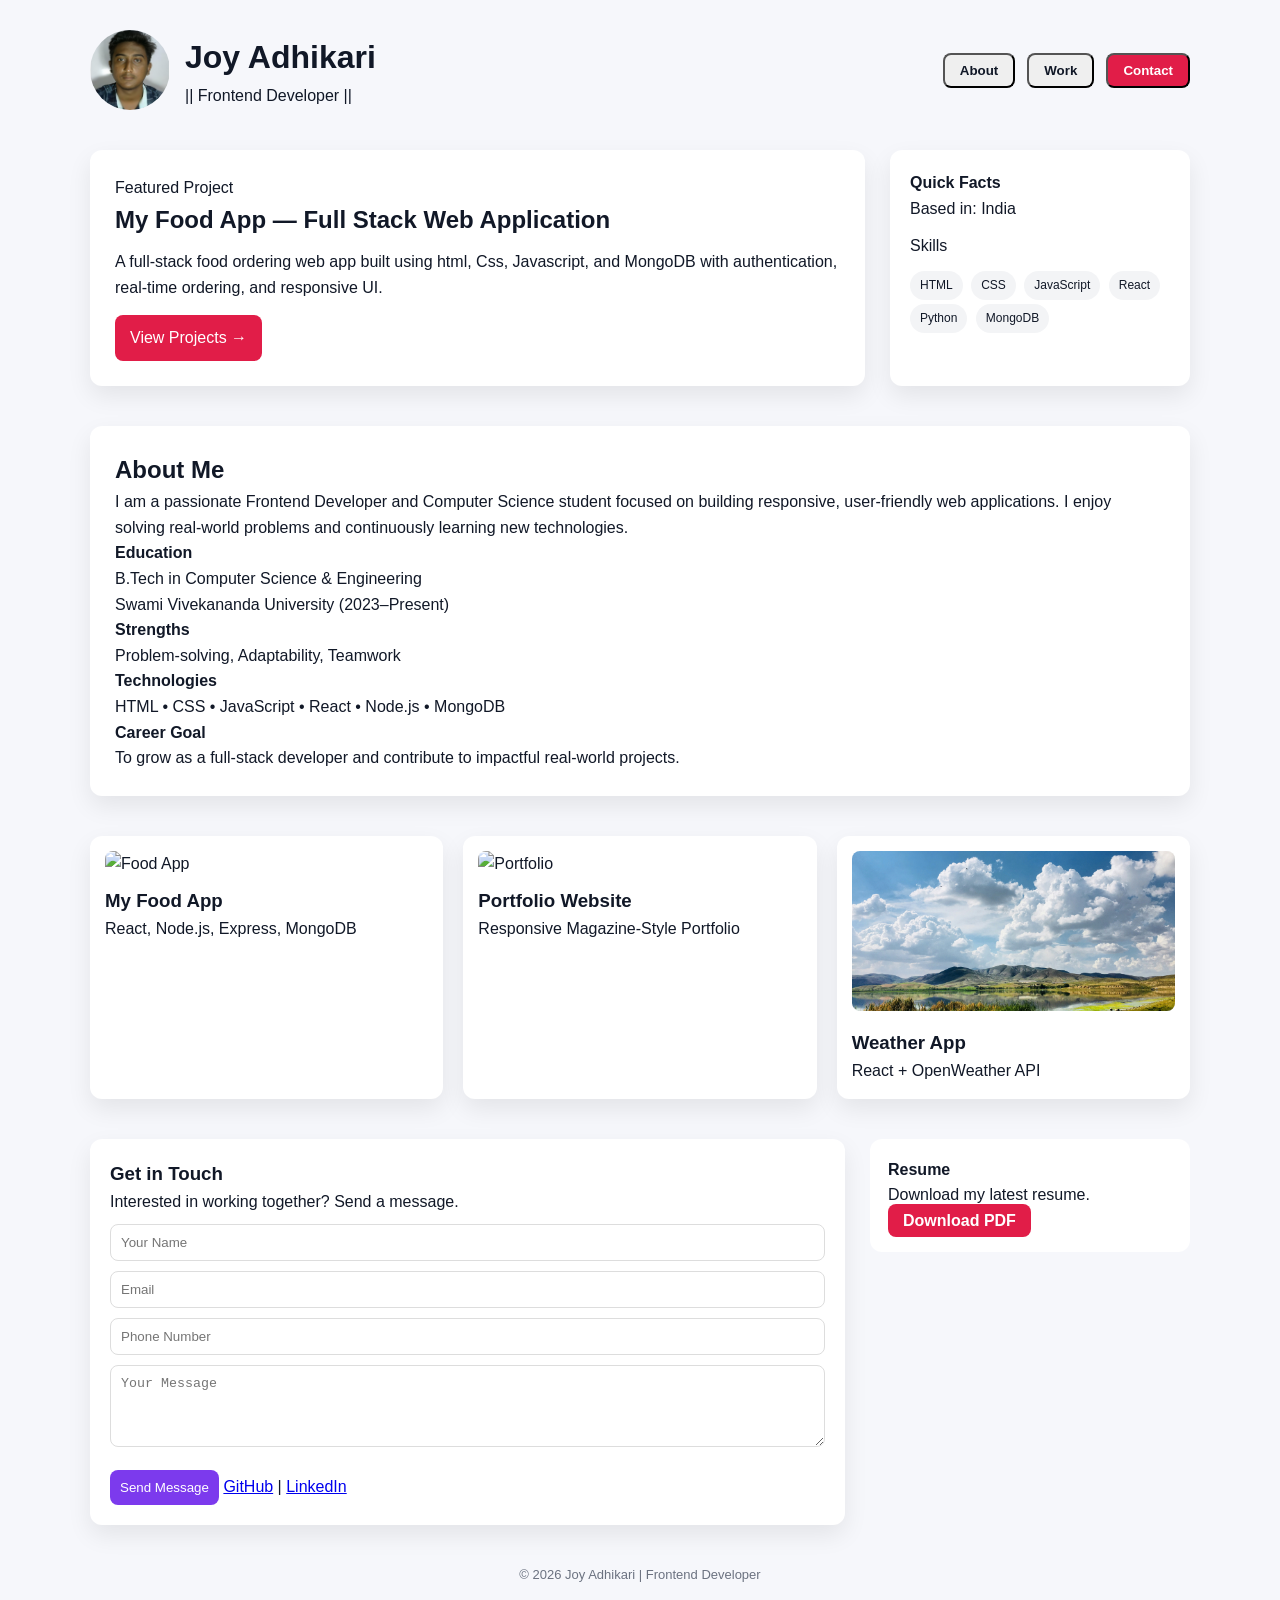
==== Portfolio/index.html @ dc94a7e3 "Portfolio" ====
<!doctype html>
<html lang="en">

<head>
  <meta charset="utf-8" />
  <meta name="viewport" content="width=device-width, initial-scale=1" />
  <title>Joy Adhikari — Frontend Developer</title>
  <meta name="description" content="Joy Adhikari Portfolio - Frontend Developer" />
  <link rel="stylesheet" href="styles.css" />
</head>

<body>
  <div class="wrap">

    <!-- ================= HEADER ================= -->
    <header>
      <div class="mast">
        <div class="avatar">
          <img src="img/my pic.jpg" alt="Joy Adhikari" class="avatar-img">
        </div>
        <div class="title">
          <h1>Joy Adhikari</h1>
          <p>|| Frontend Developer ||</p>
        </div>
      </div>

      <nav>
        <button class="nav-btn" id="aboutNow">About</button>
        <button class="nav-btn"
          onclick="document.getElementById('projects').scrollIntoView({behavior:'smooth'})">Work</button>
        <button class="nav-btn primary" id="contactNow">Contact</button>
      </nav>
    </header>

    <!-- ================= HERO ================= -->
    <section class="hero">
      <article class="hero-article reveal">
        <div class="eyebrow">Featured Project</div>
        <h2>My Food App — Full Stack Web Application</h2>
        <p class="lead">
          A full-stack food ordering web app built using html, Css, Javascript, and MongoDB with authentication,
          real-time ordering, and responsive UI.
        </p>
        <a class="read-more" href="#projects">View Projects →</a>
      </article>

      <aside class="side-card">
        <h4>Quick Facts</h4>
        <div class="small">Based in: India</div>

        <div style="margin-top:12px">
          <div class="kicker">Skills</div>
          <div style="margin-top:8px">
            <span class="tag">HTML</span>
            <span class="tag">CSS</span>
            <span class="tag">JavaScript</span>
            <span class="tag">React</span>
            <span class="tag">Python</span>
            <span class="tag">MongoDB</span>
          </div>
        </div>

        <!-- <div style="margin-top:15px">
          <a href="https://github.com/joyadhikari" target="_blank">GitHub</a> |
          <a href="https://www.linkedin.com/in/joy-adhikari-341425291/" target="_blank">LinkedIn</a>
        </div> -->
      </aside>
    </section>

    <!-- ================= ABOUT ================= -->
    <section id="about" class="about">
      <div class="about-card reveal">
        <h2>About Me</h2>
        <p class="lead">
          I am a passionate Frontend Developer and Computer Science student focused on building responsive,
          user-friendly web applications. I enjoy solving real-world problems and continuously learning new
          technologies.
        </p>

        <div class="about-grid">
          <div>
            <h4>Education</h4>
            <p class="small">
              B.Tech in Computer Science & Engineering<br>
              Swami Vivekananda University (2023–Present)
            </p>

            <h4>Strengths</h4>
            <p class="small">Problem-solving, Adaptability, Teamwork</p>
          </div>

          <div>
            <h4>Technologies</h4>
            <p class="small">HTML • CSS • JavaScript • React • Node.js • MongoDB</p>

            <h4>Career Goal</h4>
            <p class="small">To grow as a full-stack developer and contribute to impactful real-world projects.</p>
          </div>
        </div>
      </div>
    </section>

    <!-- ================= PROJECTS ================= -->
    <section id="projects" class="projects">

      <div class="project-card reveal">
        <img src="https://images.unsplash.com/photo-1490645935967-10de6ba17061?q=80&w=800&auto=format&fit=crop"
          alt="Food App">
        <h3>My Food App</h3>
        <div class="meta">React, Node.js, Express, MongoDB</div>
      </div>

      <div class="project-card reveal">
        <img src="https://images.unsplash.com/photo-1508921912186-1d1a45ebb3c1?q=80&w=800&auto=format&fit=crop"
          alt="Portfolio">
        <h3>Portfolio Website</h3>
        <div class="meta">Responsive Magazine-Style Portfolio</div>
      </div>

      <div class="project-card reveal">
        <img src="./img/weather.jpg" alt="Weather App">
        <h3>Weather App</h3>
        <div class="meta">React + OpenWeather API</div>
      </div>

    </section>

    <!-- ================= CONTACT ================= -->
    <section class="contact" id="contact">
      <div class="card">
        <h3>Get in Touch</h3>
        <div class="small">Interested in working together? Send a message.</div>

        <input id="name" placeholder="Your Name">
        <input id="email" placeholder="Email">
        <input id="Number" placeholder="Phone Number">
        <textarea id="msg" rows="4" placeholder="Your Message"></textarea>

        <button class="send" id="sendBtn">Send Message</button>
        <a href="https://github.com/joyadhikari" target="_blank">GitHub</a> |
          <a href="https://www.linkedin.com/in/joy-adhikari-341425291/" target="_blank">LinkedIn</a>
      </div>

      <div style="width:320px;align-self:flex-start">
        <div style="background:#fff;padding:18px;border-radius:12px;box-shadow:var(--card-shadow)">
          <h4>Resume</h4>
          <p class="small">Download my latest resume.</p>
          <a class="nav-btn primary" href="my_resume.pdf" download>Download PDF</a>
        </div>
      </div>
    </section>

    <!-- ================= FOOTER ================= -->
    <footer style="margin-top:40px;text-align:center;color:var(--muted);font-size:13px">
      © 2026 Joy Adhikari | Frontend Developer
    </footer>

  </div>

  <script src="javascript.js"></script>
</body>


<!-- <!doctype html>
<html lang="en">

<head>
  <meta charset="utf-8" />
  <meta name="viewport" content="width=device-width,initial-scale=1" />
  <title> Joy Adhikari — Portfolio </title>
  <meta name="description" content="Magazine-style single-file portfolio — HTML, CSS, JS" />
  <link rel="stylesheet" href="styles.css" />
</head>

<body>
  <div class="wrap">
    <header>
      <div class="mast">
        <div class="avatar">
          <img src="./img.jpg" alt="" style="width: 90px; height: 90px;">
        </div>
        <div class="title">
          <h1>Joy Adhikari</h1>
          <p>Frontend Developer — Portfolio & case studies</p>
        </div>
      </div>
      <nav>
        <button class="nav-btn" id="aboutNow">About</button>
        <button class="nav-btn">Work</button>
        <button class="nav-btn">Blog</button>
        <button class="nav-btn primary" id="contactNow">Contact</button>
      </nav>
    </header>

    <section class="hero">
      <article class="hero-article" id="hero">
        <div class="eyebrow">Featured project</div>
        <h2>food app — a bite-sized web app for discovering and saving recipes</h2>
        <p class="lead">A clean, magazine-inspired UI with searchable categories, step-by-step instructions, and an
          emphasis on photography and clarity.</p>
        <div style="display:flex;gap:10px;align-items:center">
          <a class="read-more" href="#projects">View case study →</a>
          <div class="small">Role: Frontend • HTML/CSS/JS — Time: 4 weeks</div>
        </div>
      </article>

      <aside class="side-card">
        <h4>Quick facts</h4>
        <div class="small">Based in: India</div>
         <div class="small">Available for: freelance & remote</div> --
        <div style="margin-top:12px">
          <div class="kicker">Skills</div>
          <div style="margin-top:8px">
            <span class="tag">HTML</span>
            <span class="tag">CSS</span>
            <span class="tag">JavaScript</span>
             <span class="tag">Accessibility</span> --
            <span class="tag">python</span>
            <span class="tag">React</span>
             <span class="tag">C++</span> --
          </div>
        </div>
      </aside>
    </section>

    <section id="about" class="about" aria-label="About">
      <div class="about-card reveal" tabindex="0">
        <h2>About me</h2>
        <p class="lead">I'm Joy — a frontend developer focused on building accessible, performant, and delightful user
          experiences. I enjoy crafting simple, readable interfaces and writing pragmatic JavaScript.</p>

        <div class="about-grid">
          <div>
            <h4>Background</h4>
            <p class="small">I started as a designer before moving into code; I love the intersection of design and
              engineering.</p>
            <h4>Experience</h4>
            <p class="small">I have worked on product teams and freelance projects, building responsive web apps and
              component libraries.</p>
          </div>
          <div>
            <h4>Interests</h4>
            <p class="small">Design systems, performance, accessibility, and content-focused layouts.</p>
            <h4>Tools</h4>
            <p class="small">HTML • CSS • JavaScript • • React (optional)</p>
          </div>
        </div>
      </div>
    </section>

    <section id="projects" class="projects" aria-label="Projects">
  ROW 1 
  <div class="project-row">
    <div class="project-card reveal">
      <h2>Project</h2>
      <img
        src="https://images.unsplash.com/photo-1490645935967-10de6ba17061?q=80&w=800&auto=format&fit=crop"
        alt="Food App">
      <h3>Food App</h3>
      <div class="meta">Search, filter, and favorite recipes</div>
    </div>

    <div class="project-card reveal">
      <img
        src="https://images.unsplash.com/photo-1508921912186-1d1a45ebb3c1?q=80&w=800&auto=format&fit=crop"
        alt="Portfolio">
      <h3>Portfolio Website</h3>
      <div class="meta">Magazine-style responsive portfolio</div>
    </div>
  </div>

   ROW 2 
  <div class="project-row">
    <div class="project-card reveal">
      <img
        src="https://images.unsplash.com/photo-1542736667-069246bdbc6d?q=80&w=800&auto=format&fit=crop"
        alt="UI Kit">
      <h3>UI Component Kit</h3>
      <div class="meta">Reusable accessible UI components</div>
    </div>
   <div class="project-card reveal">
      <img
        src="https://images.unsplash.com/photo-1559027615-cdcb8aaf6d38?q=80&w=800&auto=format&fit=crop"
        alt="Dashboard">
      <h3>Admin Dashboard</h3>
      <div class="meta">Analytics dashboard with charts</div>
    </div> 
  </div>

</section>


    <section class="contact" id="contact">
      <div class="card">
        <h3>Get in touch</h3>
        <div class="small">Interested in working together? Send a quick message.</div>
        <input id="name" placeholder="Your name">
        <input id="email" placeholder="Email">
        <input id="Number" placeholder="Phone Number">
        <textarea id="msg" rows="4" placeholder="Tell me about the project"></textarea>
        <button class="send" id="sendBtn">Send message</button>
      </div>

      <div style="width:320px;align-self:flex-start">
        <div
          style="background:linear-gradient(180deg,#fff,#fff);padding:18px;border-radius:12px;box-shadow:var(--card-shadow)">
          <h4 style="margin:0 0 8px 0">Resume</h4>
          <p class="small">Download a PDF or view a quick CV. Replace link with your own resume file.</p>
          <div style="margin-top:12px">
        
            <a class="nav-btn primary" href="my_resume.pdf" id="downloadResume" download
              style="margin-left:8px">Download PDF</a>
          </div>
        </div>
      </div>
    </section>

    <footer style="margin-top:40px;text-align:center;color:var(--muted);font-size:13px">© Joy Adhikari </footer>
  </div>

  <script src="javascript.js"></script>
</body>

</html> -->

</html>
---- Portfolio/styles.css ----
/* ================= ROOT ================= */

:root {
  --bg: #f6f7fb;
  --white: #ffffff;
  --text: #111827;
  --muted: #6b7280;
  --primary: #e11d48;
  --secondary: #7c3aed;
  --shadow: 0 10px 25px rgba(0,0,0,0.08);
}

* {
  margin: 0;
  padding: 0;
  box-sizing: border-box;
}

html {
  scroll-behavior: smooth;
}

body {
  font-family: Arial, sans-serif;
  background: var(--bg);
  color: var(--text);
  line-height: 1.6;
  padding: 30px;
}

/* ================= WRAPPER ================= */

.wrap {
  max-width: 1100px;
  margin: auto;
}

/* ================= HEADER ================= */

header {
  display: flex;
  justify-content: space-between;
  align-items: center;
  margin-bottom: 40px;
}

.mast {
  display: flex;
  align-items: center;
  gap: 15px;
}

.avatar {
  width: 80px;
  height: 80px;
  border-radius: 50%;
  overflow: hidden;
}

.avatar img {
  width: 100%;
  height: 100%;
  object-fit: cover;
}

/* ================= NAV ================= */

nav {
  display: flex;
  gap: 12px;
}

.nav-btn {
  text-decoration: none;
  padding: 8px 15px;
  border-radius: 8px;
  font-weight: 600;
  color: var(--text);
  transition: 0.3s ease;
}

.nav-btn:hover {
  background: #e5e7eb;
}

.nav-btn.primary {
  background: var(--primary);
  color: white;
}

.nav-btn.primary:hover {
  background: #be123c;
}

/* ================= HERO ================= */

.hero {
  display: grid;
  grid-template-columns: 1fr 300px;
  gap: 25px;
  margin-bottom: 40px;
}

.hero-article {
  background: var(--white);
  padding: 25px;
  border-radius: 12px;
  box-shadow: var(--shadow);
}

.hero-article h2 {
  margin-bottom: 10px;
}

.read-more {
  display: inline-block;
  margin-top: 15px;
  padding: 10px 15px;
  background: var(--primary);
  color: white;
  text-decoration: none;
  border-radius: 8px;
}

.read-more:hover {
  background: #be123c;
}

/* ================= SIDE CARD ================= */

.side-card {
  background: var(--white);
  padding: 20px;
  border-radius: 12px;
  box-shadow: var(--shadow);
}

.tag {
  display: inline-block;
  padding: 5px 10px;
  background: #f3f4f6;
  border-radius: 20px;
  font-size: 12px;
  margin: 4px 4px 0 0;
}

/* ================= ABOUT ================= */

.about {
  margin-bottom: 40px;
}

.about-card {
  background: var(--white);
  padding: 25px;
  border-radius: 12px;
  box-shadow: var(--shadow);
}

/* ================= PROJECTS ================= */

.projects {
  display: grid;
  grid-template-columns: repeat(3, 1fr);
  gap: 20px;
  margin-bottom: 40px;
}

.project-card {
  background: var(--white);
  padding: 15px;
  border-radius: 12px;
  box-shadow: var(--shadow);
  transition: 0.3s ease;
}

.project-card:hover {
  transform: translateY(-6px);
}

.project-card img {
  width: 100%;
  height: 160px;
  object-fit: cover;
  border-radius: 8px;
  margin-bottom: 10px;
}

/* ================= CONTACT ================= */

.contact {
  display: flex;
  gap: 25px;
  margin-bottom: 40px;
}

.contact .card {
  flex: 1;
  background: var(--white);
  padding: 20px;
  border-radius: 12px;
  box-shadow: var(--shadow);
}

.contact input,
.contact textarea {
  width: 100%;
  padding: 10px;
  margin-top: 10px;
  border-radius: 8px;
  border: 1px solid #ddd;
}

.contact button {
  margin-top: 15px;
  padding: 10px;
  border: none;
  border-radius: 8px;
  background: var(--secondary);
  color: white;
  cursor: pointer;
}

.contact button:hover {
  background: #6d28d9;
}

/* ================= FOOTER ================= */

footer {
  text-align: center;
  font-size: 13px;
  color: var(--muted);
}

/* ================= RESPONSIVE ================= */

@media (max-width: 1000px) {
  .hero {
    grid-template-columns: 1fr;
  }

  .projects {
    grid-template-columns: repeat(2, 1fr);
  }

  .contact {
    flex-direction: column;
  }
}

@media (max-width: 600px) {
  .projects {
    grid-template-columns: 1fr;
  }

  header {
    flex-direction: column;
    gap: 15px;
  }
}
---- Portfolio/styles.css ----
/* ================= ROOT ================= */

:root {
  --bg: #f6f7fb;
  --white: #ffffff;
  --text: #111827;
  --muted: #6b7280;
  --primary: #e11d48;
  --secondary: #7c3aed;
  --shadow: 0 10px 25px rgba(0,0,0,0.08);
}

* {
  margin: 0;
  padding: 0;
  box-sizing: border-box;
}

html {
  scroll-behavior: smooth;
}

body {
  font-family: Arial, sans-serif;
  background: var(--bg);
  color: var(--text);
  line-height: 1.6;
  padding: 30px;
}

/* ================= WRAPPER ================= */

.wrap {
  max-width: 1100px;
  margin: auto;
}

/* ================= HEADER ================= */

header {
  display: flex;
  justify-content: space-between;
  align-items: center;
  margin-bottom: 40px;
}

.mast {
  display: flex;
  align-items: center;
  gap: 15px;
}

.avatar {
  width: 80px;
  height: 80px;
  border-radius: 50%;
  overflow: hidden;
}

.avatar img {
  width: 100%;
  height: 100%;
  object-fit: cover;
}

/* ================= NAV ================= */

nav {
  display: flex;
  gap: 12px;
}

.nav-btn {
  text-decoration: none;
  padding: 8px 15px;
  border-radius: 8px;
  font-weight: 600;
  color: var(--text);
  transition: 0.3s ease;
}

.nav-btn:hover {
  background: #e5e7eb;
}

.nav-btn.primary {
  background: var(--primary);
  color: white;
}

.nav-btn.primary:hover {
  background: #be123c;
}

/* ================= HERO ================= */

.hero {
  display: grid;
  grid-template-columns: 1fr 300px;
  gap: 25px;
  margin-bottom: 40px;
}

.hero-article {
  background: var(--white);
  padding: 25px;
  border-radius: 12px;
  box-shadow: var(--shadow);
}

.hero-article h2 {
  margin-bottom: 10px;
}

.read-more {
  display: inline-block;
  margin-top: 15px;
  padding: 10px 15px;
  background: var(--primary);
  color: white;
  text-decoration: none;
  border-radius: 8px;
}

.read-more:hover {
  background: #be123c;
}

/* ================= SIDE CARD ================= */

.side-card {
  background: var(--white);
  padding: 20px;
  border-radius: 12px;
  box-shadow: var(--shadow);
}

.tag {
  display: inline-block;
  padding: 5px 10px;
  background: #f3f4f6;
  border-radius: 20px;
  font-size: 12px;
  margin: 4px 4px 0 0;
}

/* ================= ABOUT ================= */

.about {
  margin-bottom: 40px;
}

.about-card {
  background: var(--white);
  padding: 25px;
  border-radius: 12px;
  box-shadow: var(--shadow);
}

/* ================= PROJECTS ================= */

.projects {
  display: grid;
  grid-template-columns: repeat(3, 1fr);
  gap: 20px;
  margin-bottom: 40px;
}

.project-card {
  background: var(--white);
  padding: 15px;
  border-radius: 12px;
  box-shadow: var(--shadow);
  transition: 0.3s ease;
}

.project-card:hover {
  transform: translateY(-6px);
}

.project-card img {
  width: 100%;
  height: 160px;
  object-fit: cover;
  border-radius: 8px;
  margin-bottom: 10px;
}

/* ================= CONTACT ================= */

.contact {
  display: flex;
  gap: 25px;
  margin-bottom: 40px;
}

.contact .card {
  flex: 1;
  background: var(--white);
  padding: 20px;
  border-radius: 12px;
  box-shadow: var(--shadow);
}

.contact input,
.contact textarea {
  width: 100%;
  padding: 10px;
  margin-top: 10px;
  border-radius: 8px;
  border: 1px solid #ddd;
}

.contact button {
  margin-top: 15px;
  padding: 10px;
  border: none;
  border-radius: 8px;
  background: var(--secondary);
  color: white;
  cursor: pointer;
}

.contact button:hover {
  background: #6d28d9;
}

/* ================= FOOTER ================= */

footer {
  text-align: center;
  font-size: 13px;
  color: var(--muted);
}

/* ================= RESPONSIVE ================= */

@media (max-width: 1000px) {
  .hero {
    grid-template-columns: 1fr;
  }

  .projects {
    grid-template-columns: repeat(2, 1fr);
  }

  .contact {
    flex-direction: column;
  }
}

@media (max-width: 600px) {
  .projects {
    grid-template-columns: 1fr;
  }

  header {
    flex-direction: column;
    gap: 15px;
  }
}
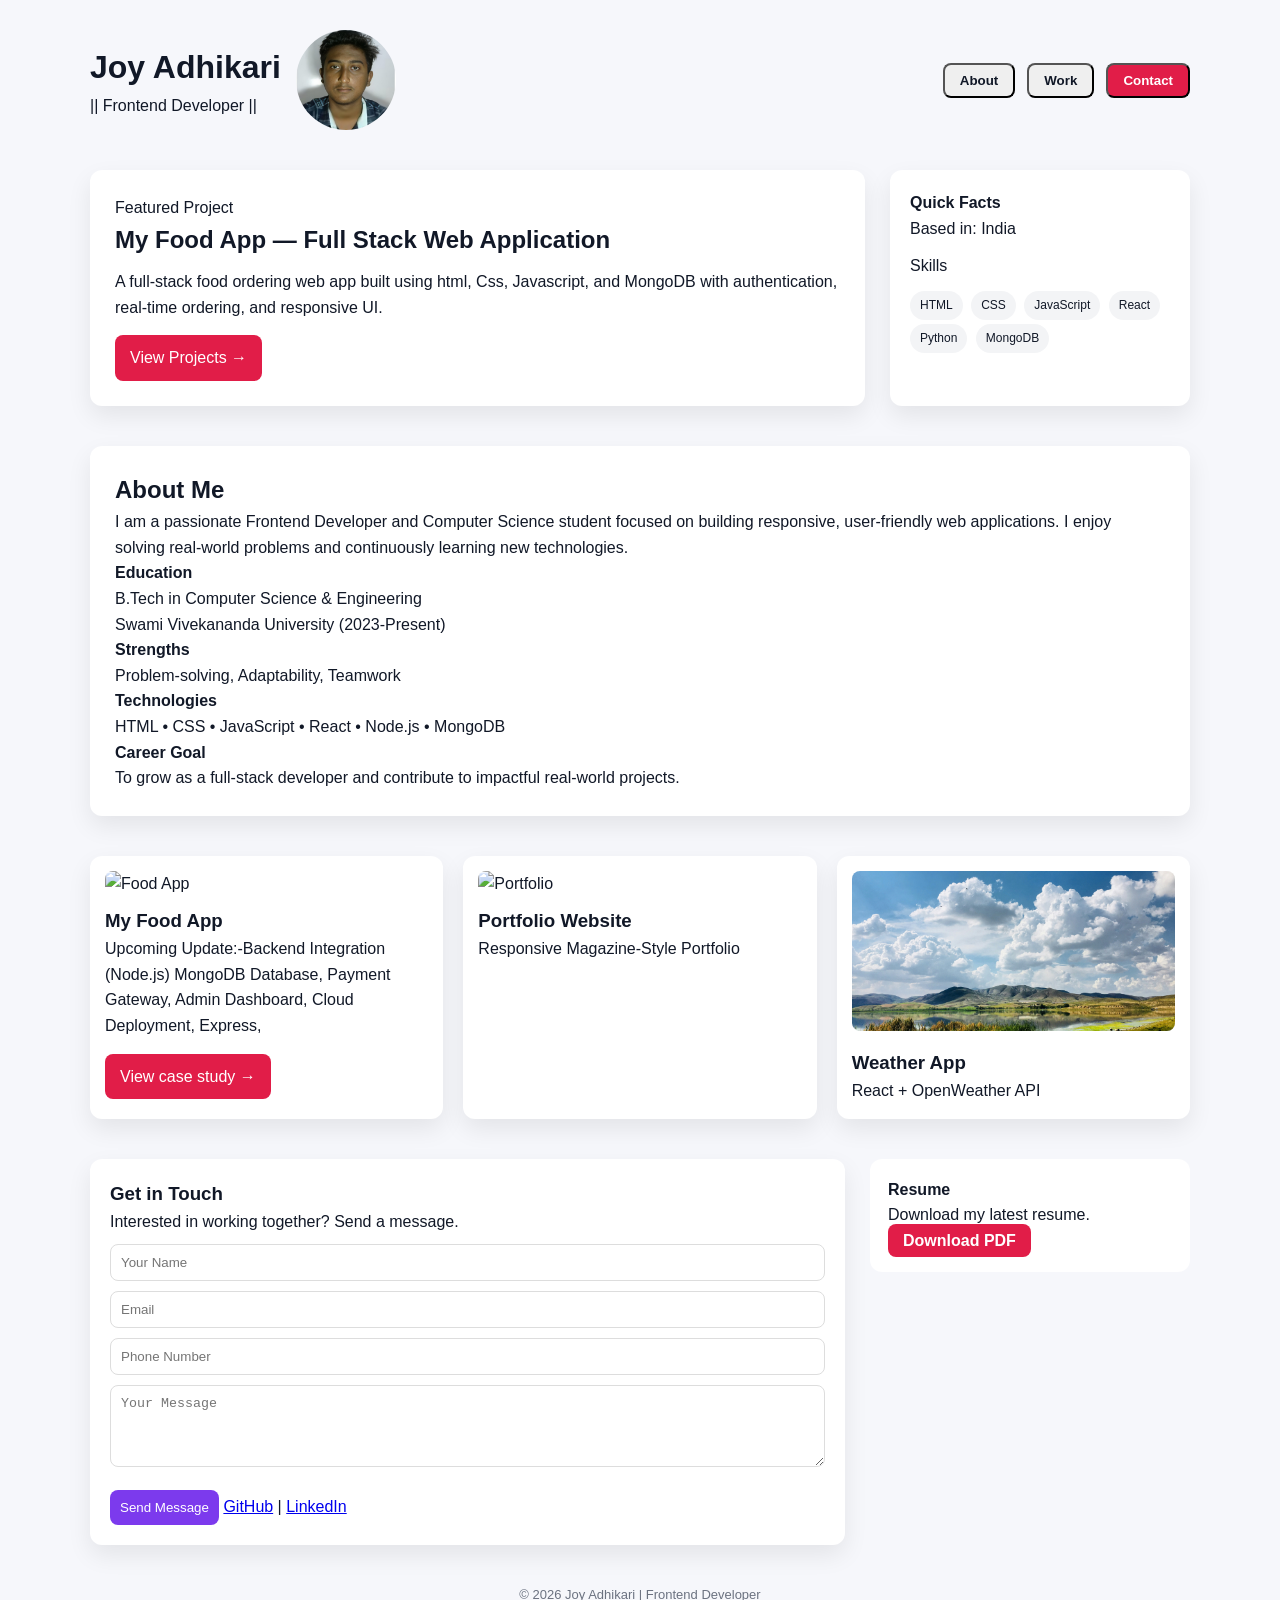
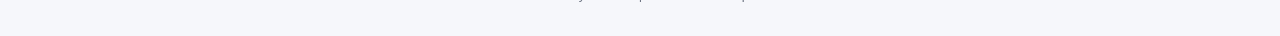
==== commit d42ed77b: "update" ====
--- a/Portfolio/index.html
+++ b/Portfolio/index.html
@@ -15,13 +15,17 @@
     <!-- ================= HEADER ================= -->
     <header>
       <div class="mast">
-        <div class="avatar">
+        <!-- <div class="avatar">
           <img src="img/my pic.jpg" alt="Joy Adhikari" class="avatar-img">
-        </div>
+        </div> -->
         <div class="title">
           <h1>Joy Adhikari</h1>
           <p>|| Frontend Developer ||</p>
         </div>
+        <div class="avatar">
+          <img src="img/my pic.jpg" alt="Joy Adhikari" class="avatar-img">
+        </div>
+
       </div>
 
       <nav>
@@ -82,7 +86,7 @@
             <h4>Education</h4>
             <p class="small">
               B.Tech in Computer Science & Engineering<br>
-              Swami Vivekananda University (2023–Present)
+              Swami Vivekananda University (2023-Present)
             </p>
 
             <h4>Strengths</h4>
@@ -107,7 +111,15 @@
         <img src="https://images.unsplash.com/photo-1490645935967-10de6ba17061?q=80&w=800&auto=format&fit=crop"
           alt="Food App">
         <h3>My Food App</h3>
-        <div class="meta">React, Node.js, Express, MongoDB</div>
+        <div class="meta">Upcoming Update:-Backend Integration (Node.js)
+          MongoDB Database,
+          Payment Gateway,
+          Admin Dashboard,
+          Cloud Deployment,
+          Express, </div>
+        <div>
+          <a href="csae-study.html" class="read-more">View case study →</a>
+        </div>
       </div>
 
       <div class="project-card reveal">
@@ -138,7 +150,7 @@
 
         <button class="send" id="sendBtn">Send Message</button>
         <a href="https://github.com/joyadhikari" target="_blank">GitHub</a> |
-          <a href="https://www.linkedin.com/in/joy-adhikari-341425291/" target="_blank">LinkedIn</a>
+        <a href="https://www.linkedin.com/in/joy-adhikari-341425291/" target="_blank">LinkedIn</a>
       </div>
 
       <div style="width:320px;align-self:flex-start">
--- a/Portfolio/styles.css
+++ b/Portfolio/styles.css
@@ -51,8 +51,8 @@
 }
 
 .avatar {
-  width: 80px;
-  height: 80px;
+  width: 100px;
+  height: 100px;
   border-radius: 50%;
   overflow: hidden;
 }
--- a/Portfolio/styles.css
+++ b/Portfolio/styles.css
@@ -51,8 +51,8 @@
 }
 
 .avatar {
-  width: 80px;
-  height: 80px;
+  width: 100px;
+  height: 100px;
   border-radius: 50%;
   overflow: hidden;
 }
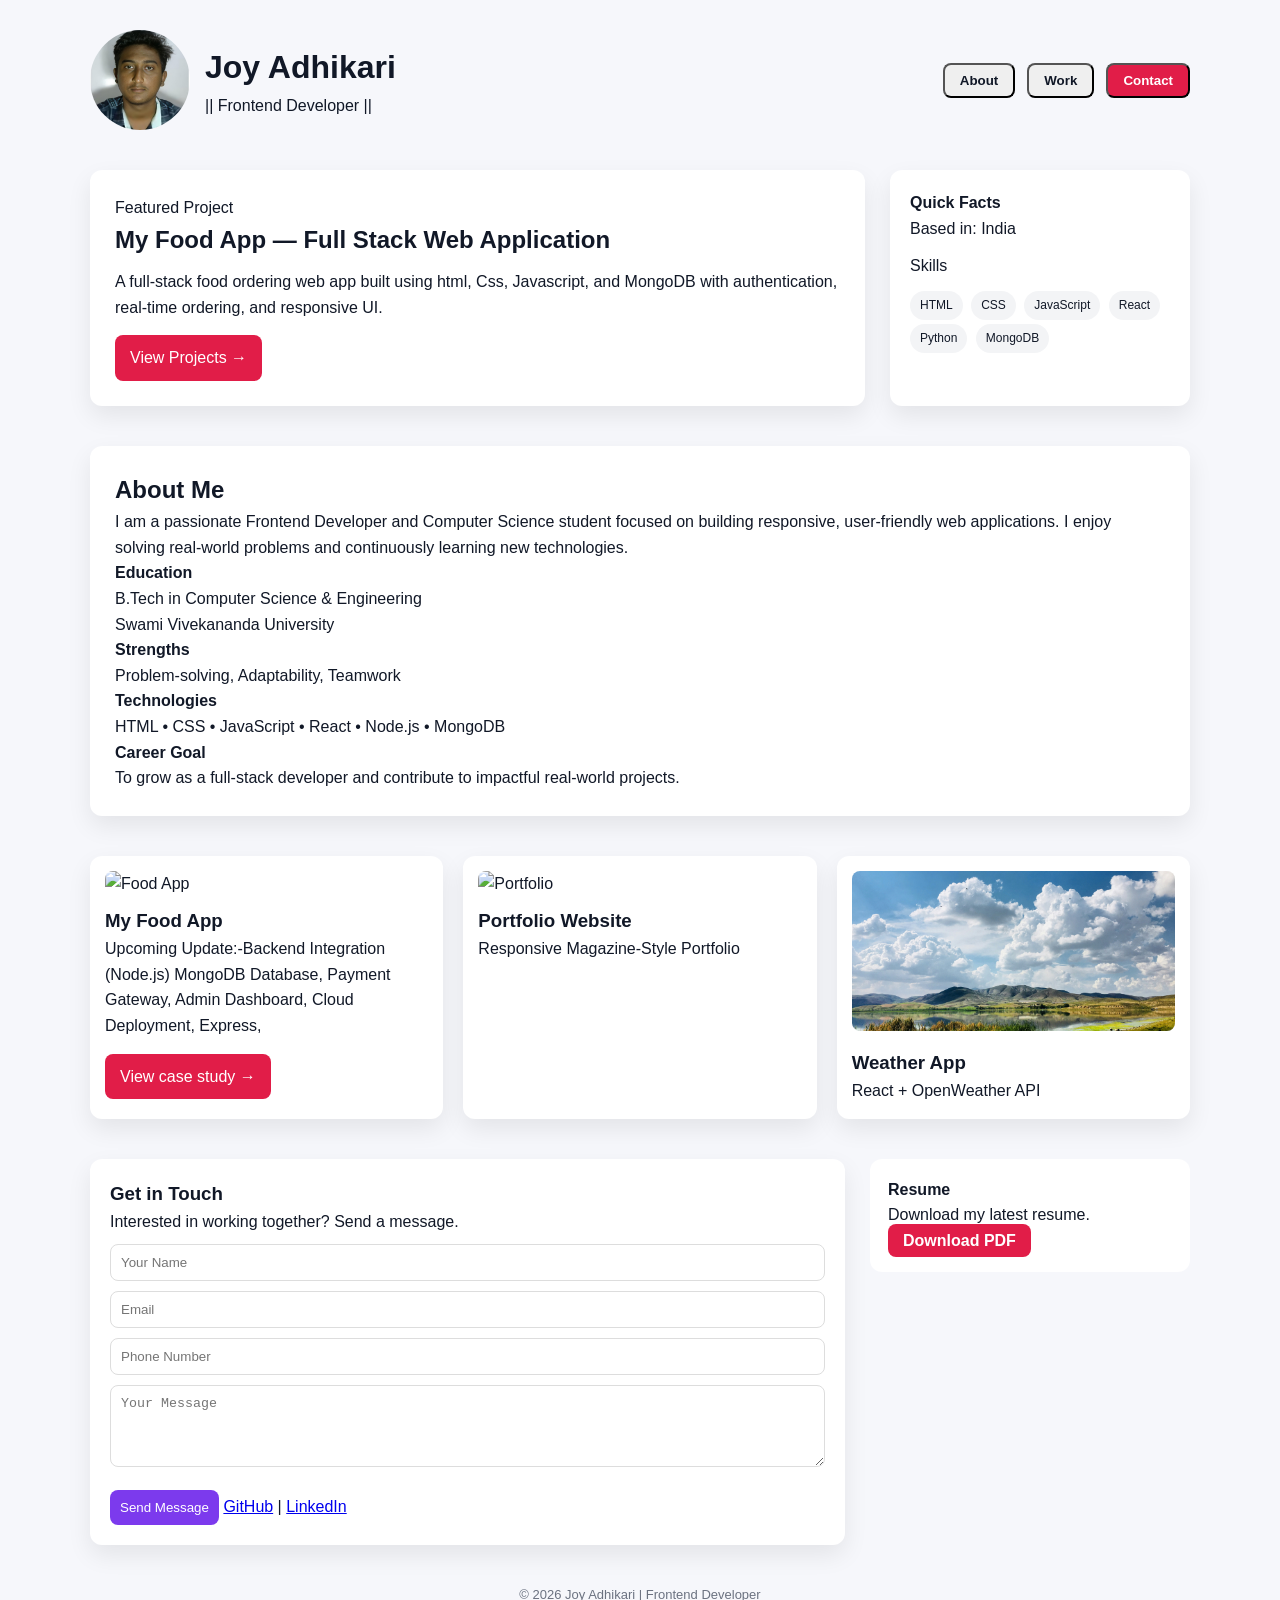
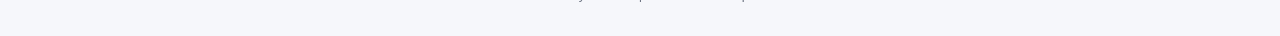
==== commit 75c6db27: "update" ====
--- a/Portfolio/index.html
+++ b/Portfolio/index.html
@@ -15,16 +15,16 @@
     <!-- ================= HEADER ================= -->
     <header>
       <div class="mast">
+        <div class="avatar">
+          <img src="img/my pic.jpg" alt="Joy Adhikari" class="avatar-img">
+        </div>
+        <div class="title">
+          <h1>Joy Adhikari</h1>
+          <p>|| Frontend Developer ||</p>
+        </div>
         <!-- <div class="avatar">
           <img src="img/my pic.jpg" alt="Joy Adhikari" class="avatar-img">
         </div> -->
-        <div class="title">
-          <h1>Joy Adhikari</h1>
-          <p>|| Frontend Developer ||</p>
-        </div>
-        <div class="avatar">
-          <img src="img/my pic.jpg" alt="Joy Adhikari" class="avatar-img">
-        </div>
 
       </div>
 
@@ -86,7 +86,8 @@
             <h4>Education</h4>
             <p class="small">
               B.Tech in Computer Science & Engineering<br>
-              Swami Vivekananda University (2023-Present)
+              Swami Vivekananda University 
+              <!-- (2023-Present) -->
             </p>
 
             <h4>Strengths</h4>
